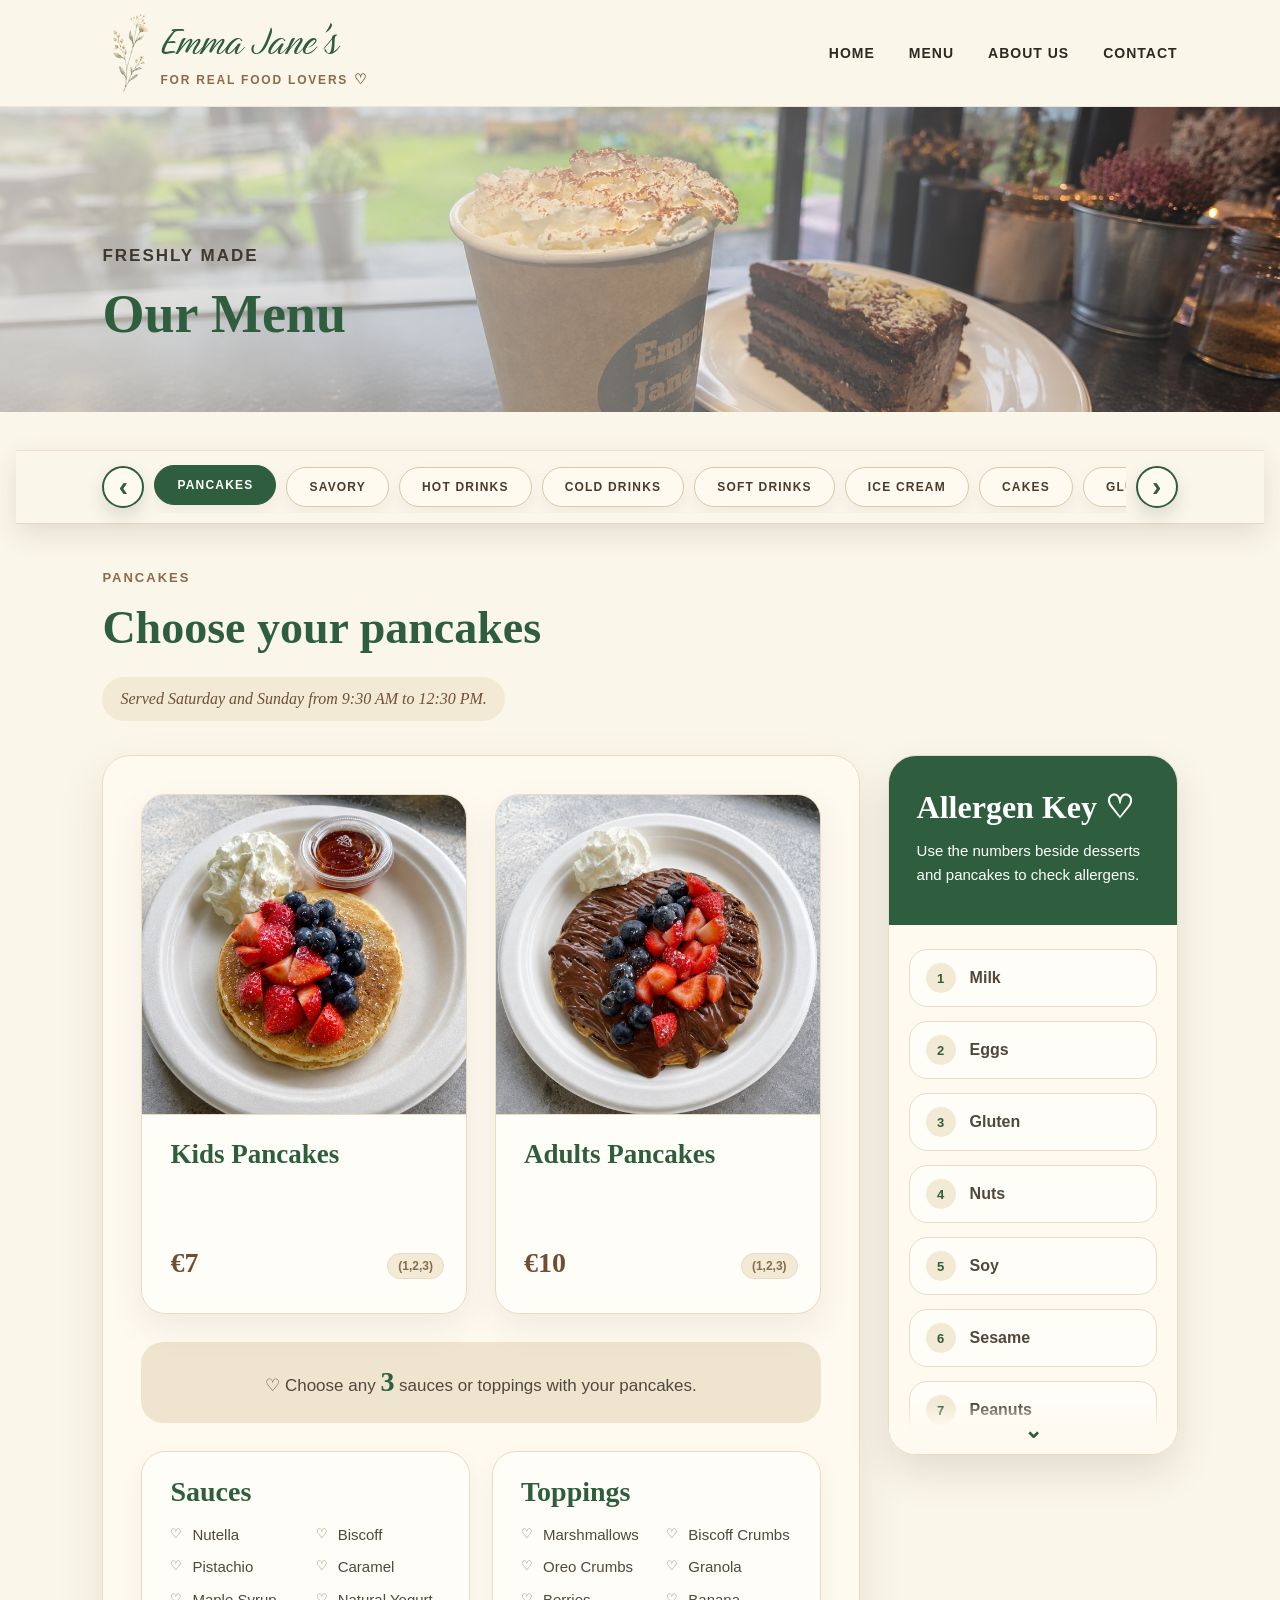
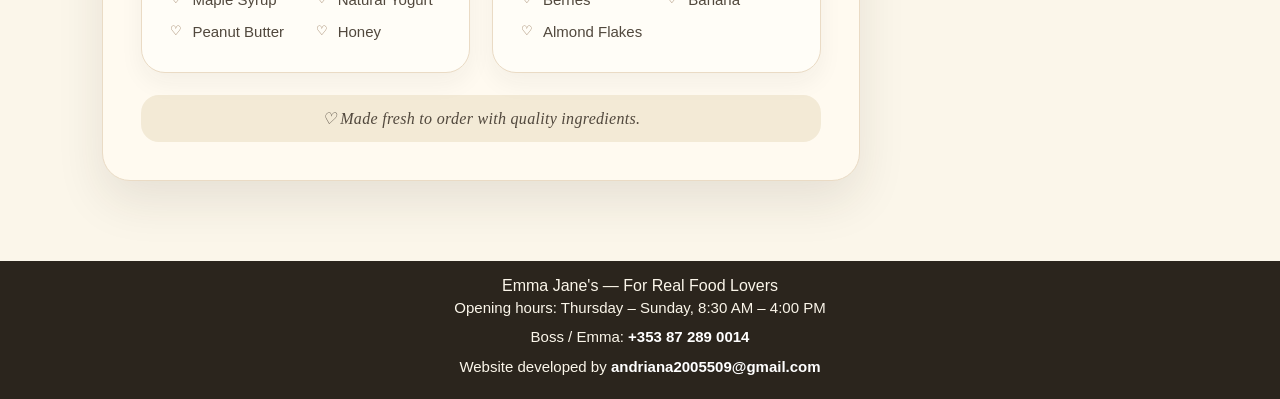
==== pages/menu.html @ 6a09a51e "Fix sticky menu categories" ====
<!DOCTYPE html>
<html lang="en">
<head>
    <meta charset="UTF-8">
    <meta name="viewport" content="width=device-width, initial-scale=1.0">
    <title>Menu | Emma Jane's</title>

    <link rel="stylesheet" href="../assets/css/style.css">
    <link rel="stylesheet" href="../assets/css/menu.css">
</head>

<body>

<header class="header">
    <nav class="navbar">
        <a href="#menuTop" class="logo">
            Emma Jane's
            <span>For Real Food Lovers</span>
        </a>

        <ul class="nav-links" id="navMenu">
    <li><a href="../index.html">Home</a></li>
    <li><a href="menu.html" class="active">Menu</a></li>
    <li><a href="../index.html#about">About Us</a></li>
    <li><a href="../index.html#contact">Contact</a></li>
</ul>

        <button class="hamburger-btn" id="hamburgerBtn" aria-label="Open menu">☰</button>
    </nav>
</header>

<main>
    <section class="menu-hero" id="menuTop">
        <div class="menu-hero-text">
            <p class="section-label">Freshly made</p>
            <h1>Our Menu</h1>
        </div>
    </section>

  <section class="menu-section">

    <div class="menu-tabs-area">
        <button class="menu-scroll-btn menu-scroll-left" type="button">‹</button>

        <div class="menu-tabs">
            <button class="menu-tab active" data-category="pancakes">Pancakes</button>
            <button class="menu-tab" data-category="savory">Savory</button>
            <button class="menu-tab" data-category="hot-drinks">Hot Drinks</button>
            <button class="menu-tab" data-category="cold-drinks">Cold Drinks</button>
            <button class="menu-tab" data-category="soft-drinks">Soft Drinks</button>
            <button class="menu-tab" data-category="ice-cream">Ice Cream</button>
            <button class="menu-tab" data-category="cakes">Cakes</button>
            <button class="menu-tab" data-category="gluten-free">Gluten Free</button>
            <button class="menu-tab" data-category="vegan">Vegan</button>
            <button class="menu-tab" data-category="scones">Scones</button>
        </div>

        <button class="menu-scroll-btn menu-scroll-right" type="button">›</button>
    </div>

    <div class="menu-empty" id="menuEmpty">
        <p>Select a category to view the menu ♡</p>
    </div>

    <div class="menu-panel hidden" id="menuPanel"></div>
</section>
</main>

<div class="product-modal hidden" id="productModal">
    <div class="product-modal-backdrop" id="modalBackdrop"></div>

    <div class="product-modal-card">
        <button class="product-modal-close" id="modalClose">×</button>

        <div class="product-modal-image placeholder-image" id="modalImage">
            <span>Photo here</span>
        </div>

        <div class="product-modal-content">
            <h2 id="modalTitle"></h2>
            <p id="modalDescription"></p>

            <div class="product-modal-bottom">
                <span id="modalBadge" class="product-modal-badge hidden"></span>
                <strong id="modalPrice"></strong>
            </div>
        </div>
    </div>
</div>
<footer class="footer">
    <p>Emma Jane's — For Real Food Lovers</p>

    <p class="footer-contact">
        Opening hours: Thursday – Sunday, 8:30 AM – 4:00 PM
    </p>

    <p class="footer-contact">
        Boss / Emma:
        <a href="tel:+353872890014">+353 87 289 0014</a>
    </p>

    <p class="developer-info">
        Website developed by
        <a href="mailto:andriana2005509@gmail.com">
            andriana2005509@gmail.com
        </a>
    </p>
</footer>

<script src="../assets/js/main.js"></script>
<script src="../assets/js/menu.js"></script>
<button class="mobile-allergen-btn hidden" id="mobileAllergenBtn">
    Allergens
</button>

<div class="mobile-allergen-modal hidden" id="mobileAllergenModal">
    <div class="mobile-allergen-card">
        <button class="mobile-allergen-close" id="mobileAllergenClose">×</button>

        <h3>Allergen Key ♡</h3>
        <p>Use the numbers beside desserts and pancakes to check allergens.</p>

        <div class="mobile-allergen-list">
            <div><span>1</span> Milk</div>
            <div><span>2</span> Eggs</div>
            <div><span>3</span> Gluten</div>
            <div><span>4</span> Nuts</div>
            <div><span>5</span> Soy</div>
            <div><span>6</span> Sesame</div>
            <div><span>7</span> Peanuts</div>
            <div><span>8</span> Tree nuts</div>
            <div><span>11</span> Oats</div>
        </div>
    </div>
</div>
</body>
</html>
---- assets/css/style.css ----
@font-face {
    font-display: swap;
    font-family: "Birthstone";
    font-style: normal;
    font-weight: 400;
    src: url("../fonts/birthstone-v16-latin-regular.woff2") format("woff2");
}

* {
    margin: 0;
    padding: 0;
    box-sizing: border-box;
}

html {
    scroll-behavior: smooth;
}

body {
    font-family: Arial, sans-serif;
    background-color: #fbf6ea;
    color: #2e2a22;
}

a {
    text-decoration: none;
}

/* Header */

.header {
    position: fixed;
    top: 0;
    width: 100%;
    z-index: 1000;
    padding: 20px 8%;
    background: rgba(251, 246, 234, 0.75);
    backdrop-filter: blur(14px);
    border-bottom: 1px solid rgba(139, 107, 74, 0.12);
}

.navbar {
    display: flex;
    justify-content: space-between;
    align-items: center;
}

.logo {
    position: relative;
    display: inline-block;
    padding-left: 58px;
    font-family: "Birthstone", cursive;
    color: #2e5e3d;
    font-size: 48px;
    font-weight: 400;
    line-height: 0.9;
}

.logo::before {
    content: "";
    position: absolute;
    left: 0;
    top: -8px;
    width: 56px;
    height: 82px;
    background-image: url("../images/decor/delicate_watercolor_botanical_sprig_transparent.png");
    background-size: contain;
    background-repeat: no-repeat;
    background-position: center;
    opacity: 0.9;
}

.logo span {
    display: block;
    margin-top: 10px;
    font-family: Arial, sans-serif;
    font-size: 12px;
    color: #8b6b4a;
    font-weight: 700;
    letter-spacing: 1.8px;
    text-transform: uppercase;
}

.logo span::after {
    content: " ♡";
    font-size: 14px;
    color: #8b6b4a;
}

.nav-links {
    display: flex;
    gap: 34px;
    list-style: none;
}

.nav-links a {
    position: relative;
    color: #2e2a22;
    font-size: 14px;
    font-weight: 700;
    text-transform: uppercase;
    letter-spacing: 1px;
}

.nav-links a::after {
    content: "";
    position: absolute;
    left: 0;
    bottom: -7px;
    width: 0;
    height: 2px;
    background-color: #7aa35d;
    transition: 0.3s ease;
}

.nav-links a:hover::after {
    width: 100%;
}


.hamburger-btn {
    display: none;
    border: none;
    background: transparent;
    color: #2e5e3d;
    font-size: 30px;
    font-weight: 800;
    cursor: pointer;
    line-height: 1;
}

/* Buttons */

.btn {
    display: inline-block;
    padding: 16px 34px;
    border-radius: 40px;
    font-size: 14px;
    font-weight: 700;
    transition: all 0.3s ease;
}

.primary-btn {
    background-color: #2e5e3d;
    color: #ffffff;
}

.primary-btn:hover {
    background-color: #7aa35d;
    transform: translateY(-2px);
}

.secondary-btn {
    border: 2px solid #2e5e3d;
    color: #2e5e3d;
    background-color: rgba(255, 255, 255, 0.45);
}

.secondary-btn:hover {
    background-color: #2e5e3d;
    color: #ffffff;
    transform: translateY(-2px);
}

/* Common sections */

.section {
    padding: 90px 8%;
}

.section-label {
    color: #8b6b4a;
    text-transform: uppercase;
    letter-spacing: 2px;
    font-size: 13px;
    font-weight: 700;
    margin-bottom: 18px;
}

.section h2 {
    font-family: Georgia, serif;
    font-size: 48px;
    color: #2e5e3d;
    margin-bottom: 18px;
}

.section p {
    font-size: 17px;
    line-height: 1.8;
    color: #51483d;
}

/* Footer */

.footer {
    padding: 16px 20px;
    text-align: center;
    background: #2b251d;
    color: #fbf6ea;
}

.footer-title {
    font-size: 20px;
    font-weight: 700;
    margin-bottom: 10px;
}

.footer-contact,
.developer-info {
    font-size: 15px;
    line-height: 1.7;
    margin-bottom: 4px;
}

.footer a {
    color: #ffffff;
    font-weight: 800;
}


.footer a:hover,
.developer-info a:hover {
    color: #7aa35d;
}

/* Mobile common */

@media (max-width: 700px) {
    .header {
        position: sticky;
        top: 0;
        z-index: 1000;
        width: 100%;
        padding: 14px 5%;
        background: rgba(251, 246, 234, 0.96);
        backdrop-filter: blur(14px);
        box-shadow: 0 4px 18px rgba(46, 42, 34, 0.08);
    }

    .navbar {
        position: relative;
        flex-direction: row;
        align-items: center;
        justify-content: space-between;
        gap: 0;
    }

    .logo {
        padding-left: 44px;
        font-size: 36px;
        line-height: 0.9;
        text-align: left;
        margin: 0;
    }

    .logo::before {
        width: 42px;
        height: 62px;
        top: -7px;
    }

    .logo span {
        margin-top: 8px;
        font-size: 10px;
        letter-spacing: 1.4px;
    }

    .hamburger-btn {
        display: block;
    }

    .nav-links {
        display: none;
        position: absolute;
        top: calc(100% + 14px);
        left: 0;
        right: 0;
        flex-direction: column;
        align-items: center;
        gap: 16px;
        padding: 22px;
        background: #fbf6ea;
        border: 1px solid #eadbc5;
        border-radius: 0 0 24px 24px;
        box-shadow: 0 18px 35px rgba(46, 42, 34, 0.16);
    }

    .nav-links.show {
        display: flex;
    }

    .nav-links li a {
        font-size: 15px;
    }

    .section {
        padding: 60px 6%;
    }

    .section h2 {
        font-size: 38px;
    }
}

/* Story transition overlay */

.story-transition {
    position: fixed;
    inset: 0;
    z-index: 9999;
    background: rgba(251, 246, 234, 0.97);
    display: flex;
    align-items: center;
    justify-content: center;
    opacity: 0;
    pointer-events: none;
    overflow: hidden;
    transition: opacity 0.4s ease;
}

.story-transition.active {
    opacity: 1;
    pointer-events: auto;
}

/* Growing branch */

.branch-grow {
    position: absolute;
    left: -9%;
    top: 50%;
    width: 76%;
    transform: translateY(-50%);
    z-index: 1;
    opacity: 0;
}

.branch-grow img {
    width: 100%;
    display: block;
    transform-origin: left center;
    transform: scaleX(0);
}

.story-transition.active .branch-grow {
    opacity: 1;
}

.story-transition.active .branch-grow img {
    animation: growBranch 1.6s ease forwards;
}

@keyframes growBranch {
    0% {
        transform: scaleX(0);
        opacity: 0;
    }

    40% {
        opacity: 1;
    }

    100% {
        transform: scaleX(1);
        opacity: 1;
    }
}

/* Story paper */

.story-paper {
    position: relative;
    z-index: 2;
    width: min(1000px, 88%);
    padding: 34px 46px 30px;
    background:
        linear-gradient(rgba(255, 255, 255, 0.18), rgba(255, 255, 255, 0.04)),
        repeating-linear-gradient(
            to bottom,
            rgba(120, 95, 65, 0.03) 0px,
            rgba(120, 95, 65, 0.03) 1px,
            transparent 1px,
            transparent 28px
        ),
        #f1e4c9;
    border: 1px solid #d1bc95;
    border-radius: 6px;
    box-shadow: 0 28px 70px rgba(46, 42, 34, 0.25);
    transform: translateY(40px) scale(0.92) rotate(-2deg);
    opacity: 0;
}

.story-transition.active .story-paper {
    animation: showPaper 0.85s ease forwards;
    animation-delay: 1.05s;
}

@keyframes showPaper {
    0% {
        opacity: 0;
        transform: translateY(40px) scale(0.92) rotate(-2deg);
    }

    100% {
        opacity: 1;
        transform: translateY(0) scale(1) rotate(-1deg);
    }
}

.story-paper::before {
    content: "";
    position: absolute;
    inset: 12px;
    border: 1px solid rgba(139, 107, 74, 0.18);
    pointer-events: none;
}

.story-paper h2 {
    text-align: center;
    font-family: Georgia, serif;
    font-size: 44px;
    color: #2e5e3d;
    margin-bottom: 18px;
}

.story-paper p {
    font-size: 15px;
    line-height: 1.55;
    color: #3f382f;
    margin-bottom: 13px;
}

.close-paper {
    margin-top: 8px;
    padding: 12px 26px;
    border: none;
    border-radius: 40px;
    background: #2e5e3d;
    color: #ffffff;
    font-size: 14px;
    font-weight: 700;
    cursor: pointer;
    transition: 0.3s ease;
}

.close-paper:hover {
    background: #7aa35d;
    transform: translateY(-2px);
}
---- assets/css/menu.css ----
/* Header on menu page */

.header {
    position: sticky;
    top: 0;
    z-index: 1000;
    background: rgba(251, 246, 234, 0.96);
    backdrop-filter: blur(14px);
    box-shadow: 0 4px 18px rgba(46, 42, 34, 0.08);
}

.navbar {
    display: flex;
    align-items: center;
    justify-content: space-between;
}

.logo {
    flex-shrink: 0;
}

.hamburger-btn {
    display: none;
}

.nav-links {
    display: flex;
}

/* Menu hero */
.mobile-allergen-btn,
.mobile-allergen-modal {
    display: none;
}

.menu-hero {
    min-height: 280px;
    padding: 135px 8% 55px;
    display: flex;
    align-items: center;
    background-image:
        linear-gradient(
            90deg,
            rgba(251, 246, 234, 0.72) 0%,
            rgba(251, 246, 234, 0.52) 38%,
            rgba(251, 246, 234, 0.25) 68%,
            rgba(251, 246, 234, 0.04) 100%
        ),
        url("../images/hero/menu-hero.jpg");
    background-size: cover;
    background-position: center 60%;
    background-repeat: no-repeat;
}
.menu-hero-text {
    max-width: 620px;
}

.menu-hero h1 {
    font-family: Georgia, serif;
    font-size: 54px;
    line-height: 1;
    color: #2e5e3d;
    margin-bottom: 16px;
}

.menu-hero p {
    font-size: 17px;
    line-height: 1.6;
    color: #3f382f;
}

/* Menu section */

.menu-section {
    position: relative;
    padding: 38px 8% 80px;
    background: #fbf6ea;
}

/* Category navigation */

.menu-tabs {
   position: sticky;
    top: 0;
    z-index: 90;
    display: flex;
    flex-wrap: nowrap;
    justify-content: center;
    gap: 14px;
    margin-bottom: 46px;
    padding: 14px 0;
    overflow-x: auto;
    overflow-y: hidden;
    background: rgba(251, 246, 234, 0.94);
    backdrop-filter: blur(12px);
    border-bottom: 1px solid rgba(216, 199, 168, 0.35);
    scrollbar-width: none;
}
.menu-tabs::-webkit-scrollbar {
    display: none;
}

.menu-tab {
    flex: 0 0 auto;
    white-space: nowrap;
}
/* Menu scroll arrows - desktop only */

.menu-scroll-btn {
    display: flex;
    align-items: center;
    justify-content: center;
}


.menu-tab {
    padding: 14px 28px;
    border: 1px solid #d8c7a8;
    border-radius: 999px;
    background: #fffaf0;
    color: #4a3b2a;
    font-size: 13px;
    font-weight: 800;
    text-transform: uppercase;
    letter-spacing: 1px;
    cursor: pointer;
    transition: 0.3s ease;
    box-shadow: 0 8px 18px rgba(46, 42, 34, 0.05);
}

.menu-tab:hover,
.menu-tab.active {
    background: #2e5e3d;
    color: #ffffff;
    border-color: #2e5e3d;
    transform: translateY(-2px);
}

/* Common */

.hidden {
    display: none !important;
}

.placeholder-image {
    background: #f3ead6;
    border: 2px dashed #d8c7a8;
    display: flex;
    align-items: center;
    justify-content: center;
    color: #8b6b4a;
    font-weight: 800;
    text-align: center;
}

/* Empty state */

.menu-empty {
    width: min(760px, 100%);
    margin: 0 auto;
    padding: 38px;
    text-align: center;
    background: #fffaf0;
    border: 1px solid #eadbc5;
    border-radius: 28px;
    box-shadow: 0 16px 34px rgba(46, 42, 34, 0.08);
}

.menu-empty p {
    font-family: Georgia, serif;
    font-size: 30px;
    color: #6f4f34;
}

/* Main panel */

.menu-panel {
    width: min(1320px, 100%);
    margin: 0 auto;
}

.menu-panel-top {
    display: grid;
    grid-template-columns: 1.1fr 0.9fr;
    gap: 34px;
    align-items: center;
    margin-bottom: 34px;
}

.menu-panel-top.without-photo {
    grid-template-columns: 1fr;
}

.menu-panel-top.without-photo .menu-panel-text {
    max-width: 720px;
}

.menu-panel-text h2 {
    font-family: Georgia, serif;
    font-size: 46px;
    line-height: 1.08;
    color: #2e5e3d;
    margin-bottom: 12px;
}
.category-note {
    display: inline-block;
    max-width: 620px;
    margin-top: 12px;
    padding: 10px 18px;
    border-radius: 999px;
    background: #f3ead6;
    color: #6f4f34;
    font-size: 16px;
    line-height: 1.5;
    font-family: Georgia, serif;
    font-style: italic;
}
.menu-panel-text > p:not(.section-label):not(.category-note) {
    display: none;
}

/* Layout */

.menu-content-layout {
    display: grid;
    grid-template-columns: minmax(0, 1fr) 290px;
    gap: 28px;
    align-items: start;
}

.menu-content-layout.without-sidebar {
    grid-template-columns: 1fr;
}

.menu-main-card {
    background: #fffaf0;
    border: 1px solid #eadbc5;
    border-radius: 28px;
    padding: 38px;
    box-shadow: 0 20px 48px rgba(46, 42, 34, 0.1);
}

/* Food cards */

.modern-menu-grid,
.scones-list {
    display: grid;
    grid-template-columns: repeat(3, minmax(0, 1fr));
    gap: 28px;
}

.modern-menu-card {
    background: #fffdf7;
    border: 1px solid #eadbc5;
    border-radius: 24px;
    overflow: hidden;
    box-shadow: 0 14px 34px rgba(46, 42, 34, 0.08);
    cursor: pointer;
    transition: 0.3s ease;
    display: flex;
    flex-direction: column;
    height: 100%;
}

.modern-menu-card:hover {
    transform: translateY(-5px);
    box-shadow: 0 20px 44px rgba(46, 42, 34, 0.14);
}

.modern-menu-photo {
    width: 100%;
    height: 275px;
    background: #f3ead6;
    border: none;
    border-bottom: 1px solid #eadbc5;
    border-radius: 0;
    overflow: hidden;
}

.modern-menu-photo img {
    width: 100%;
    height: 100%;
    object-fit: cover;
    object-position: center;
    display: block;
}

.modern-menu-photo.placeholder-image {
    border: none;
    border-bottom: 1px solid #eadbc5;
}

.modern-menu-body {
    position: relative;
    padding: 24px 28px 34px;
    min-height: 190px;
    display: flex;
    flex-direction: column;
    flex: 1;
}

.modern-menu-body::after {
    content: none;
}

.modern-menu-title-row {
    display: flex;
    flex-direction: column;
    flex: 1;
}

.modern-menu-title-row h3 {
    font-family: Georgia, serif;
    font-size: 27px;
    line-height: 1.15;
    color: #2e5e3d;
    margin-bottom: 22px;
}

.modern-menu-title-row strong {
    display: block;
    margin-top: auto;
    font-family: Georgia, serif;
    font-size: 28px;
    color: #6f4f34;
}

/* Pancakes */

.menu-panel[data-category="pancakes"] .modern-menu-grid {
    grid-template-columns: repeat(2, minmax(0, 1fr));
    max-width: 850px;
}

.menu-panel[data-category="pancakes"] .modern-menu-photo {
    height: 320px;
}

.menu-panel[data-category="pancakes"] .modern-menu-card {
    min-height: 520px;
}

.menu-panel[data-category="pancakes"] .modern-menu-body {
    min-height: 180px;
}

/* Category photo */

.menu-photo {
    width: 100%;
    height: 270px;
    border-radius: 28px;
    background: #f3ead6;
    border: 1px solid #eadbc5;
    box-shadow: 0 16px 34px rgba(46, 42, 34, 0.08);
    overflow: hidden;
}

.menu-photo img {
    width: 100%;
    height: 100%;
    object-fit: cover;
    object-position: center;
    display: block;
}

/* Badges and allergens */

.featured-menu-tags {
    position: absolute;
    right: 22px;
    bottom: 34px;
    display: flex;
    gap: 8px;
    flex-wrap: wrap;
    justify-content: flex-end;
}

.gf-badge,
.product-modal-badge.gf-modal-badge {
    width: fit-content;
    padding: 6px 11px;
    border-radius: 999px;
    background: #2e5e3d;
    color: #ffffff;
    font-size: 12px;
    font-weight: 800;
}

.vegan-badge,
.product-modal-badge.vegan-modal-badge {
    width: fit-content;
    padding: 6px 11px;
    border-radius: 999px;
    background: #7a9b52;
    color: #ffffff;
    font-size: 12px;
    font-weight: 800;
}

.inline-allergens {
    display: inline-block;
    width: fit-content;
    font-size: 12px;
    font-weight: 700;
    color: #8b6b4a;
    background: #f3ead6;
    padding: 5px 10px;
    border-radius: 999px;
    border: 1px solid #eadbc5;
}

/* Drinks */

.drink-list {
    display: grid;
    gap: 14px;
}

.drink-row {
    display: grid;
    grid-template-columns: minmax(0, 1fr) auto 34px;
    gap: 20px;
    align-items: center;
    background: #fffdf7;
    border: 1px solid #eadbc5;
    border-radius: 20px;
    padding: 20px 24px;
    box-shadow: 0 10px 24px rgba(46, 42, 34, 0.05);
}

.drink-row h3 {
    font-family: Georgia, serif;
    font-size: 24px;
    color: #2e5e3d;
}

.drink-row strong {
    font-family: Georgia, serif;
    font-size: 24px;
    color: #6f4f34;
}

.drink-row::after {
    content: "";
    width: 32px;
    height: 32px;
    background-image: url("../images/decor/delicate_watercolor_small.png");
    background-size: contain;
    background-repeat: no-repeat;
    background-position: center;
    opacity: 0.45;
}

/* Drink subtabs */

.drink-subtabs {
    display: flex;
    justify-content: center;
    gap: 14px;
    margin: -8px 0 34px;
    flex-wrap: wrap;
}

.drink-subtab {
    padding: 12px 24px;
    border: 1px solid #d8c7a8;
    border-radius: 999px;
    background: #fffaf0;
    color: #4a3b2a;
    font-size: 12px;
    font-weight: 800;
    text-transform: uppercase;
    letter-spacing: 1px;
    cursor: pointer;
    transition: 0.3s ease;
}

.drink-subtab:hover,
.drink-subtab.active {
    background: #8b6b4a;
    color: #ffffff;
    border-color: #8b6b4a;
}

/* Pancakes extras */

.pancake-note {
    margin-top: 28px;
    padding: 18px 22px;
    border-radius: 22px;
    background: #efe5cf;
    color: #51483d;
    text-align: center;
    font-size: 17px;
    line-height: 1.6;
}

.pancake-note strong {
    color: #2e5e3d;
    font-size: 28px;
    font-family: Georgia, serif;
}

.choice-box {
    margin-top: 28px;
    display: grid;
    grid-template-columns: repeat(2, minmax(0, 1fr));
    gap: 22px;
}

.choice-box > div {
    background: #fffdf7;
    border: 1px solid #eadbc5;
    border-radius: 24px;
    padding: 24px 28px 28px;
    box-shadow: 0 10px 24px rgba(46, 42, 34, 0.05);
}

.choice-box h3 {
    font-family: Georgia, serif;
    font-size: 28px;
    color: #2e5e3d;
    margin-bottom: 16px;
}

.choice-box ul {
    list-style: none;
    display: grid;
    grid-template-columns: repeat(2, minmax(0, 1fr));
    gap: 10px 20px;
    padding: 0;
    margin: 0;
}

.choice-box li {
    position: relative;
    padding-left: 22px;
    font-size: 15px;
    line-height: 1.5;
    color: #51483d;
}

.choice-box li::before {
    content: "♡";
    position: absolute;
    left: 0;
    top: 0;
    color: #8b6b4a;
    font-size: 13px;
}

/* Scones */

.scones-layout {
    display: grid;
    grid-template-columns: minmax(0, 1fr) 300px;
    gap: 24px;
    align-items: stretch;
}

.scones-list {
    display: grid;
    grid-template-columns: repeat(3, minmax(0, 1fr));
    gap: 28px;
}

/* Right offer card */

.scones-offer {
    height: 100%;
    min-height: auto;
    background: #f7f1e4;
    border: 1px solid #e4d7bd;
    border-radius: 32px;
    overflow: hidden;
    display: flex;
    flex-direction: column;
}

/* Offer photos */

.scones-offer-photo {
    position: relative;
    width: 100%;
    min-height: 250px;
    overflow: hidden;
    flex: 1 1 0;
}

.scones-offer-photo img {
    width: 100%;
    height: 100%;
    object-fit: cover;
    display: block;
}

/* Top photo */

.scones-offer-photo-top {
    border-radius: 32px 32px 0 0;
}

.scones-offer-photo-top::after {
    content: "";
    position: absolute;
    left: -8%;
    width: 116%;
    bottom: -58px;
    height: 105px;
    background: #f7f1e4;
    border-radius: 50%;
    z-index: 2;
}

/* Text block */

.scones-offer-content {
    position: relative;
    z-index: 3;
    text-align: center;
    padding: 35px 22px;
    background: #f7f1e4;
    flex-shrink: 0;
}

.scones-offer-content p {
    font-size: 18px;
    margin-bottom: 4px;
    color: #51483d;
}

.scones-offer-content strong {
    display: block;
    font-family: Georgia, serif;
    font-size: 36px;
    color: #2e5e3d;
    margin-bottom: 8px;
}

.scones-offer-content span {
    display: block;
    font-size: 16px;
    line-height: 1.5;
    margin-bottom: 22px;
    color: #51483d;
}

.scones-offer-content div {
    display: inline-block;
    padding: 13px 18px;
    background: #8b6b4a;
    color: #ffffff;
    border-radius: 999px;
    font-family: Georgia, serif;
    font-style: italic;
}

/* Bottom photo */

.scones-offer-photo-bottom {
    border-radius: 0 0 32px 32px;
}

.scones-offer-photo-bottom::before {
    content: "";
    position: absolute;
    left: -8%;
    width: 116%;
    top: -58px;
    height: 105px;
    background: #f7f1e4;
    border-radius: 50%;
    z-index: 2;
}

/* Notes */

.menu-extra-note {
    margin-top: 18px;
    padding: 14px 18px;
    border-radius: 18px;
    background: #e8eadc;
    color: #2e5e3d;
    font-weight: 700;
    text-align: center;
}

.menu-ribbon {
    margin-top: 22px;
    padding: 14px 18px;
    border-radius: 18px;
    background: #f3ead6;
    color: #51483d;
    text-align: center;
    font-family: Georgia, serif;
    font-style: italic;
    letter-spacing: 0.3px;
}

/* Allergen sidebar */

.allergen-key {
    background: #fffaf0;
    border: 1px solid #eadbc5;
    border-radius: 28px;
    overflow-y: auto;
    box-shadow: 0 18px 40px rgba(46, 42, 34, 0.12);

    position: sticky;
    top: 205px;
    max-height: calc(100vh - 200px);

    scrollbar-width: none;
    -ms-overflow-style: none;
}

.allergen-key::-webkit-scrollbar {
    display: none;
}

.allergen-key::after {
    content: "⌄";
    position: sticky;
    bottom: 0;
    display: block;
    width: 100%;
    padding: 14px 0 10px;
    text-align: center;
    background: linear-gradient(
        180deg,
        rgba(255, 250, 240, 0),
        rgba(255, 250, 240, 0.92) 45%,
        #fffaf0 100%
    );
    color: #2e5e3d;
    font-size: 22px;
    font-weight: 800;
    pointer-events: none;
}
.allergen-key-header {
    background: #2e5e3d;
    color: #ffffff;
    padding: 34px 28px 38px;
}

.allergen-key-header h3 {
    font-family: Georgia, serif;
    font-size: 32px;
    line-height: 1.1;
    margin-bottom: 14px;
    color: #ffffff;
}

.allergen-key-header p {
    color: #ffffff;
    font-size: 15px;
    line-height: 1.6;
}

.allergen-list {
    padding: 24px 20px 10px;
    display: grid;
    gap: 14px;
}
.allergen-item {
    background: #fffdf7;
    border: 1px solid #eadbc5;
    border-radius: 18px;
    padding: 13px 16px;
    color: #51483d;
    font-weight: 700;
    display: flex;
    align-items: center;
    gap: 14px;
}

.allergen-icon {
    width: 30px;
    height: 30px;
    border-radius: 50%;
    background: #f3ead6;
    display: flex;
    align-items: center;
    justify-content: center;
    color: #2e5e3d;
    font-size: 13px;
    font-weight: 800;
}

.allergen-note {
    padding: 10px 22px 26px;
    font-size: 13px;
    line-height: 1.6;
    color: #51483d;
    flex-shrink: 0;
}

/* Modal */

.product-modal {
    position: fixed;
    inset: 0;
    z-index: 9999;
}

.product-modal.hidden {
    display: none !important;
}

.product-modal-backdrop {
    position: absolute;
    inset: 0;
    background: rgba(34, 30, 25, 0.42);
    backdrop-filter: blur(10px);
}

.product-modal-card {
    position: relative;
    z-index: 2;
    width: min(680px, 92%);
    max-height: 90vh;
    margin: 5vh auto;
    background: #fffaf0;
    border-radius: 28px;
    overflow: hidden;
    box-shadow: 0 30px 80px rgba(0, 0, 0, 0.28);
}

.product-modal-close {
    position: absolute;
    top: 16px;
    right: 16px;
    z-index: 3;
    width: 42px;
    height: 42px;
    border: none;
    border-radius: 50%;
    background: rgba(255, 250, 240, 0.95);
    color: #2e5e3d;
    font-size: 30px;
    cursor: pointer;
}

.product-modal-image {
    width: 100%;
    height: 420px;
    padding: 0;
    margin: 0;
    background: #f3ead6;
    border-bottom: 1px solid #eadbc5;
    overflow: hidden;
    display: block;
}

.product-modal-image.placeholder-image {
    display: flex;
    align-items: center;
    justify-content: center;
    font-size: 18px;
}

.product-modal-image img {
    width: 100%;
    height: 100%;
    object-fit: cover;
    object-position: center;
    display: block;
    border-radius: 0;
}

.product-modal-content {
    padding: 34px 42px 38px;
    text-align: center;
}

.product-modal-content h2 {
    font-family: Georgia, serif;
    font-size: 42px;
    color: #2e5e3d;
    margin-bottom: 14px;
}

.product-modal-content p {
    font-size: 17px;
    line-height: 1.6;
    color: #51483d;
    max-width: 520px;
    margin: 0 auto 28px;
}

.product-modal-bottom {
    display: flex;
    align-items: center;
    justify-content: center;
    gap: 32px;
}

.product-modal-badge {
    padding: 9px 13px;
    border-radius: 999px;
    color: #ffffff;
    font-weight: 800;
}

.product-modal-bottom strong {
    font-family: Georgia, serif;
    font-size: 36px;
    color: #2e5e3d;
}

body.modal-open {
    overflow: hidden;
}

/* Responsive */

@media (max-width: 1100px) {
    .menu-content-layout {
        grid-template-columns: 1fr;
    }

    .allergen-key {
        position: relative;
        top: auto;
        width: 100%;
        max-width: none;
    }

    .modern-menu-grid,
    .scones-list {
        grid-template-columns: repeat(2, minmax(0, 1fr));
    }

    .scones-layout {
        grid-template-columns: 1fr;
    }

    .scones-offer {
        min-height: 620px;
    }

    .menu-panel[data-category="pancakes"] .modern-menu-grid {
        grid-template-columns: repeat(2, minmax(0, 1fr));
        max-width: none;
    }
}

@media (max-width: 900px) {
    .menu-panel-top,
    .choice-box {
        grid-template-columns: 1fr;
    }

    .menu-panel-top.without-photo {
        grid-template-columns: 1fr;
    }

    .menu-hero h1 {
        font-size: 44px;
    }

    .menu-tabs {
        position: static;
        display: flex;
        justify-content: flex-start;
        align-items: center;
        overflow-x: auto;
        overflow-y: hidden;
        flex-wrap: nowrap;
        gap: 10px;
        padding: 12px 5% 14px;
        margin-left: -2%;
        margin-right: -2%;
        margin-bottom: 30px;
        background: rgba(251, 246, 234, 0.92);
        border-bottom: 1px solid rgba(216, 199, 168, 0.35);
        scroll-behavior: smooth;
        -webkit-overflow-scrolling: touch;
        scrollbar-width: none;
    }

    .menu-tabs::-webkit-scrollbar {
        display: none;
    }

    .menu-tab {
        flex: 0 0 auto;
        white-space: nowrap;
        padding: 13px 24px;
        font-size: 12px;
        text-align: center;
    }

    .modern-menu-grid,
    .scones-list {
        grid-template-columns: repeat(2, minmax(0, 1fr));
    }

    .menu-photo {
        height: 250px;
    }

    .menu-main-card {
        padding: 28px;
    }
}

@media (max-width: 700px) {
    .header {
        position: sticky;
        top: 0;
        z-index: 1000;
    }

    .navbar {
        position: relative;
        flex-direction: row;
        align-items: center;
        justify-content: space-between;
        padding: 14px 5%;
    }

    .logo {
        text-align: left;
        align-items: flex-start;
        margin: 0;
    }

    .hamburger-btn {
        display: block;
        border: none;
        background: transparent;
        color: #2e5e3d;
        font-size: 30px;
        font-weight: 800;
        cursor: pointer;
        line-height: 1;
    }

    .nav-links {
        display: none;
        position: absolute;
        top: 100%;
        left: 5%;
        right: 5%;
        flex-direction: column;
        align-items: center;
        gap: 16px;
        padding: 22px;
        background: #fbf6ea;
        border: 1px solid #eadbc5;
        border-radius: 0 0 24px 24px;
        box-shadow: 0 18px 35px rgba(46, 42, 34, 0.16);
    }

    .nav-links.show {
        display: flex;
    }

    .nav-links li a {
        font-size: 15px;
    }

    .menu-tabs {
        position: static;
    }

    .modern-menu-grid,
    .scones-list,
    .menu-panel[data-category="pancakes"] .modern-menu-grid {
        grid-template-columns: 1fr;
    }

    .modern-menu-photo,
    .menu-panel[data-category="pancakes"] .modern-menu-photo {
        height: 260px;
    }

    .modern-menu-card,
    .menu-panel[data-category="pancakes"] .modern-menu-card {
        min-height: auto;
    }

    .menu-photo {
        height: 230px;
    }
}

@media (max-width: 600px) {
    .menu-hero {
        min-height: 230px;
        padding: 75px 5% 38px;
        background-position: 10% 95%;
        background-image:
            linear-gradient(
                90deg,
                rgba(251, 246, 234, 0.9) 0%,
                rgba(251, 246, 234, 0.2) 45%,
                rgba(251, 246, 234, 0.38) 100%
            ),
            url("../images/hero/menu-hero.jpg");
    }

    .menu-hero-text {
        max-width: 260px;
    }

    .menu-hero h1 {
        font-size: 40px;
        line-height: 1;
    }

    .menu-hero .section-label {
        font-size: 14px;
        letter-spacing: 3px;
    }

     .menu-section {
        position: relative;
        padding-left: 2%;
        padding-right: 2%;
    }

    .menu-section::after {
        content: "";
        position: absolute;
        top: 0;
        right: 0;
        width: 70px;
        height: 86px;
        pointer-events: none;
        z-index: 60;
        background: linear-gradient(
            90deg,
            rgba(251, 246, 234, 0),
            rgba(251, 246, 234, 0.95)
        );
    }

    .menu-tabs {
        justify-content: flex-start;
        overflow-x: auto;
        overflow-y: hidden;
        flex-wrap: nowrap;
        gap: 10px;
        padding: 12px 5% 14px;
        margin-left: -2%;
        margin-right: -2%;
        margin-bottom: 30px;
        scroll-behavior: smooth;
        -webkit-overflow-scrolling: touch;
        scrollbar-width: none;
    }

    .menu-tabs::-webkit-scrollbar {
        display: none;
    }


    .menu-tab {
        flex: 0 0 112px;
        width: 112px;
        white-space: nowrap;
        font-size: 10px;
        padding: 11px 10px;
        text-align: center;
    }

    .menu-panel-top.without-photo .menu-panel-text {
        max-width: 100%;
    }

    .menu-panel-text h2 {
        font-size: 42px;
        line-height: 1.05;
    }

    .menu-panel-top {
        margin-bottom: 22px;
    }

    .menu-main-card {
        padding: 10px;
        border-radius: 22px;
    }

    .modern-menu-grid,
    .scones-list,
    .menu-panel[data-category="pancakes"] .modern-menu-grid {
        grid-template-columns: 1fr;
        gap: 22px;
    }

    .modern-menu-card,
    .menu-panel[data-category="pancakes"] .modern-menu-card {
        width: 100%;
        min-height: auto;
        border-radius: 22px;
    }

    .modern-menu-photo,
    .menu-panel[data-category="pancakes"] .modern-menu-photo {
        width: 100%;
        height: auto;
        aspect-ratio: 4 / 3;
    }

    .modern-menu-photo img {
        width: 100%;
        height: 100%;
        object-fit: cover;
        object-position: center center;
    }

    .modern-menu-body {
        padding: 24px 22px 32px;
        min-height: 170px;
    }

    .modern-menu-title-row h3 {
        font-size: 26px;
        line-height: 1.15;
    }

    .modern-menu-title-row strong {
        font-size: 28px;
    }

    .featured-menu-tags {
        right: 18px;
        bottom: 32px;
    }

    .allergen-key {
        width: 100%;
        max-width: none;
        margin: 0;
    }

    .allergen-key-header {
        padding: 28px 24px 32px;
    }

    .allergen-list {
        padding: 22px 18px 10px;
    }

    .allergen-item {
        width: 100%;
    }

    .drink-row {
        grid-template-columns: minmax(0, 1fr) auto 28px;
        padding: 16px 18px;
    }

    .drink-row h3,
    .drink-row strong {
        font-size: 20px;
    }

    .product-modal {
        display: flex;
        align-items: center;
        justify-content: center;
        padding: 16px;
    }

    .product-modal-card {
        width: 100%;
        max-height: 90vh;
        margin: 0;
    }

    .product-modal-image {
        height: 280px;
    }

    .product-modal-image img {
        object-fit: cover;
        object-position: center;
    }

    .product-modal-content {
        padding: 26px 24px 30px;
    }

    .product-modal-content h2 {
        font-size: 32px;
    }

    .scones-offer {
        min-height: 620px;
    }

    .scones-offer-photo {
        min-height: 190px;
    }

    .scones-offer-content {
        padding: 30px 18px;
    }

    .scones-offer-content strong {
        font-size: 34px;
    }

    .scones-offer-content div {
        width: 100%;
        text-align: center;
    }
     .mobile-allergen-btn {
        position: fixed;
        right: 18px;
        bottom: 18px;
        z-index: 999;
        display: block;
        padding: 13px 20px;
        border: none;
        border-radius: 999px;
        background: #2e5e3d;
        color: #ffffff;
        font-size: 14px;
        font-weight: 800;
        box-shadow: 0 12px 28px rgba(46, 42, 34, 0.25);
        cursor: pointer;
    }

    .mobile-allergen-btn.hidden {
        display: none;
    }

    .mobile-allergen-modal {
        position: fixed;
        inset: 0;
        z-index: 1000;
        display: flex;
        align-items: flex-end;
        justify-content: center;
        background: rgba(34, 30, 25, 0.35);
        backdrop-filter: blur(6px);
    }

    .mobile-allergen-modal.hidden {
        display: none;
    }

    .mobile-allergen-card {
        width: 100%;
        max-height: 78vh;
        overflow-y: auto;
        padding: 28px 24px 32px;
        border-radius: 28px 28px 0 0;
        background: #fffaf0;
        border: 1px solid #eadbc5;
        box-shadow: 0 -18px 50px rgba(46, 42, 34, 0.22);
        position: relative;
    }

    .mobile-allergen-close {
        position: absolute;
        top: 16px;
        right: 18px;
        width: 38px;
        height: 38px;
        border: none;
        border-radius: 50%;
        background: #f3ead6;
        color: #2e5e3d;
        font-size: 28px;
        cursor: pointer;
    }

    .mobile-allergen-card h3 {
        font-family: Georgia, serif;
        font-size: 34px;
        color: #2e5e3d;
        margin-bottom: 12px;
    }

    .mobile-allergen-card p {
        font-size: 15px;
        line-height: 1.6;
        color: #51483d;
        margin-bottom: 20px;
    }

    .mobile-allergen-list {
        display: grid;
        gap: 12px;
    }
/* 1. Sausage Roll */
.menu-panel[data-category="savory"] .modern-menu-card:nth-child(1) .modern-menu-photo img {
    object-position: 50% 60%;
    transform: scale(1);
}
/* 2. Chicken Caesar Wrap */
.menu-panel[data-category="savory"] .modern-menu-card:nth-child(2) .modern-menu-photo img {
    object-position: 50% 50%;
    transform: scale(1);
}

/* 3. Smoked Salmon Toast */
.menu-panel[data-category="savory"] .modern-menu-card:nth-child(3) .modern-menu-photo img {
    object-position: 50% 50%;
    transform: scale(1);
}

/* 4. Grilled Cheese Toastie */
.menu-panel[data-category="savory"] .modern-menu-card:nth-child(4) .modern-menu-photo img {
    object-position: 50% 85%;
    transform: scale(1);
}

/* 5. Ham & Cheese Toastie */
.menu-panel[data-category="savory"] .modern-menu-card:nth-child(5) .modern-menu-photo img {
    object-position: 50% 60%;
    transform: scale(1);
}

/* 6. Garlic Chicken Toastie */
.menu-panel[data-category="savory"] .modern-menu-card:nth-child(6) .modern-menu-photo img {
    object-position: 60% 85%;
    transform: scale(1);
}

/* 7. Roast Turkey Toastie */
.menu-panel[data-category="savory"] .modern-menu-card:nth-child(7) .modern-menu-photo img {
    object-position: 10% 80%;
    transform: scale(1);
}

/* 8. BBQ Beef Toastie */
.menu-panel[data-category="savory"] .modern-menu-card:nth-child(8) .modern-menu-photo img {
    object-position: 50% 80%;
    transform: scale(1);
}

/* 9. Goats Cheese Toastie */
.menu-panel[data-category="savory"] .modern-menu-card:nth-child(9) .modern-menu-photo img {
    object-position: 50% 50%;
    transform: scale(1);
}

/* 10. Curried Chickpea Toastie */
.menu-panel[data-category="savory"] .modern-menu-card:nth-child(10) .modern-menu-photo img {
    object-position: 50% 70%;
    transform: scale(1);
}
    .mobile-allergen-list div {
        display: flex;
        align-items: center;
        gap: 10px;
        padding: 12px 16px;
        border-radius: 18px;
        border: 1px solid #eadbc5;
        background: #fbf6ea;
        font-size: 16px;
        font-weight: 700;
        color: #51483d;
    }

    .mobile-allergen-list span {
        width: 32px;
        height: 32px;
        border-radius: 50%;
        background: #f3ead6;
        color: #2e5e3d;
        display: flex;
        align-items: center;
        justify-content: center;
        font-weight: 800;
    }
.allergen-key {
        display: none;
    }
     .footer {
        padding: 15px 10px;
        text-align: center;
    }

    .footer-title {
        font-size: 16px;
        line-height: 1.4;
        margin-bottom: 6px;
    }

    .footer-contact,
    .developer-info {
        font-size: 12px;
        line-height: 1.55;
        margin-bottom: 3px;
    }

    .footer a {
        font-size: 12px;
        word-break: break-word;
    }
}

/* =========================================================
   Sticky category tabs + desktop scroll arrows
   Only this block was added/changed for category scrolling.
========================================================= */

/* Wrapper for tabs and arrows */
.menu-tabs-area {
    position: sticky;
    top: 78px;
    z-index: 950;
    display: flex;
    align-items: center;
    gap: 12px;
    margin-bottom: 46px;
    padding: 12px 8%;
    background: rgba(251, 246, 234, 0.96);
    backdrop-filter: blur(12px);
    border-bottom: 1px solid rgba(216, 199, 168, 0.35);
}

/* Make category row sticky on every screen size */
.menu-tabs {
    position: sticky !important;
    top: 78px;
    z-index: 950;
    flex: 1;
    display: flex;
    flex-wrap: nowrap;
    justify-content: flex-start;
    gap: 14px;
    margin: 0;
    padding: 8px 0;
    overflow-x: auto;
    overflow-y: hidden;
    scroll-behavior: smooth;
    -webkit-overflow-scrolling: touch;
    background: transparent;
    border-bottom: none;
    scrollbar-width: none;
}

.menu-tabs::-webkit-scrollbar {
    display: none;
}

/* Desktop arrows */
.menu-scroll-btn {
    width: 42px;
    height: 42px;
    flex: 0 0 42px;
    display: flex;
    align-items: center;
    justify-content: center;
    border: 1px solid #d8c7a8;
    border-radius: 50%;
    background: #fffaf0;
    color: #2e5e3d;
    font-size: 26px;
    font-weight: 800;
    line-height: 1;
    cursor: pointer;
    box-shadow: 0 8px 18px rgba(46, 42, 34, 0.08);
    transition: 0.25s ease;
}

.menu-scroll-btn:hover {
    background: #2e5e3d;
    color: #ffffff;
    border-color: #2e5e3d;
    transform: translateY(-1px);
}

/* Hide arrows on smaller screens, but keep categories sticky */
@media (max-width: 900px) {
    .menu-tabs-area {
        top: 68px;
        gap: 0;
        padding: 10px 5%;
        margin-bottom: 30px;
    }

    .menu-tabs {
        position: sticky !important;
        top: 68px;
        justify-content: flex-start;
        gap: 10px;
        margin: 0;
        padding: 8px 0 10px;
    }

    .menu-scroll-btn {
        display: none;
    }
}

@media (max-width: 700px) {
    .menu-tabs-area {
        top: 64px;
        padding: 8px 2%;
    }

    .menu-tabs {
        position: sticky !important;
        top: 64px;
    }
}

@media (max-width: 600px) {
    .menu-tabs-area {
        top: 64px;
        padding-left: 2%;
        padding-right: 2%;
    }

    .menu-tabs {
        position: sticky !important;
        top: 64px;
    }
}
/* =========================================================
   Sticky category tabs + desktop scroll arrows
========================================================= */

.menu-tabs-area {
    position: sticky;
    top: 96px;
    z-index: 950;
    display: flex;
    align-items: center;
    gap: 10px;
    margin: 0 -8% 46px;
    padding: 10px 8%;
    background: rgba(251, 246, 234, 0.98);
    backdrop-filter: blur(16px);
    border-top: 1px solid rgba(216, 199, 168, 0.45);
    border-bottom: 1px solid rgba(216, 199, 168, 0.65);
    box-shadow: 0 10px 28px rgba(46, 42, 34, 0.12);
}

.menu-tabs {
    position: relative !important;
    top: auto !important;
    z-index: 1;
    flex: 1;
    display: flex;
    flex-wrap: nowrap;
    justify-content: flex-start;
    gap: 10px;
    margin: 0 !important;
    padding: 6px 0 !important;
    overflow-x: auto;
    overflow-y: hidden;
    scroll-behavior: smooth;
    -webkit-overflow-scrolling: touch;
    background: transparent !important;
    border-bottom: none !important;
    scrollbar-width: none;
}

.menu-tabs::-webkit-scrollbar {
    display: none;
}

.menu-tab {
    flex: 0 0 auto;
    width: auto;
    min-width: auto;
    padding: 12px 22px;
    font-size: 12px;
    letter-spacing: 1.2px;
    white-space: nowrap;
}

.menu-scroll-btn {
    width: 42px;
    height: 42px;
    flex: 0 0 42px;
    display: flex;
    align-items: center;
    justify-content: center;
    border: 2px solid #2e5e3d;
    border-radius: 50%;
    background: #fffaf0;
    color: #2e5e3d;
    font-size: 28px;
    font-weight: 900;
    line-height: 1;
    cursor: pointer;
    box-shadow: 0 8px 18px rgba(46, 42, 34, 0.14);
    transition: 0.25s ease;
}

.menu-scroll-btn:hover {
    background: #2e5e3d;
    color: #ffffff;
    transform: translateY(-1px);
}

@media (max-width: 1200px) {
    .menu-tab {
        padding: 11px 18px;
        font-size: 11px;
        letter-spacing: 1px;
    }
}

@media (max-width: 900px) {
    .menu-tabs-area {
        top: 74px;
        gap: 0;
        margin: 0 -5% 30px;
        padding: 9px 5%;
    }

    .menu-tabs {
        position: relative !important;
        top: auto !important;
        gap: 10px;
        padding: 6px 0 !important;
    }

    .menu-tab {
        padding: 12px 22px;
        font-size: 12px;
    }

    .menu-scroll-btn {
        display: none;
    }
}

@media (max-width: 700px) {
    .menu-tabs-area {
        top: 66px;
        margin: 0 -2% 28px;
        padding: 8px 2%;
    }

    .menu-tabs {
        position: relative !important;
        top: auto !important;
    }
}

@media (max-width: 600px) {
    .menu-tabs-area {
        position: sticky;
        top: 100px;
        z-index: 999;
    }

    .menu-tabs {
        position: relative !important;
        top: auto !important;
    }
 }
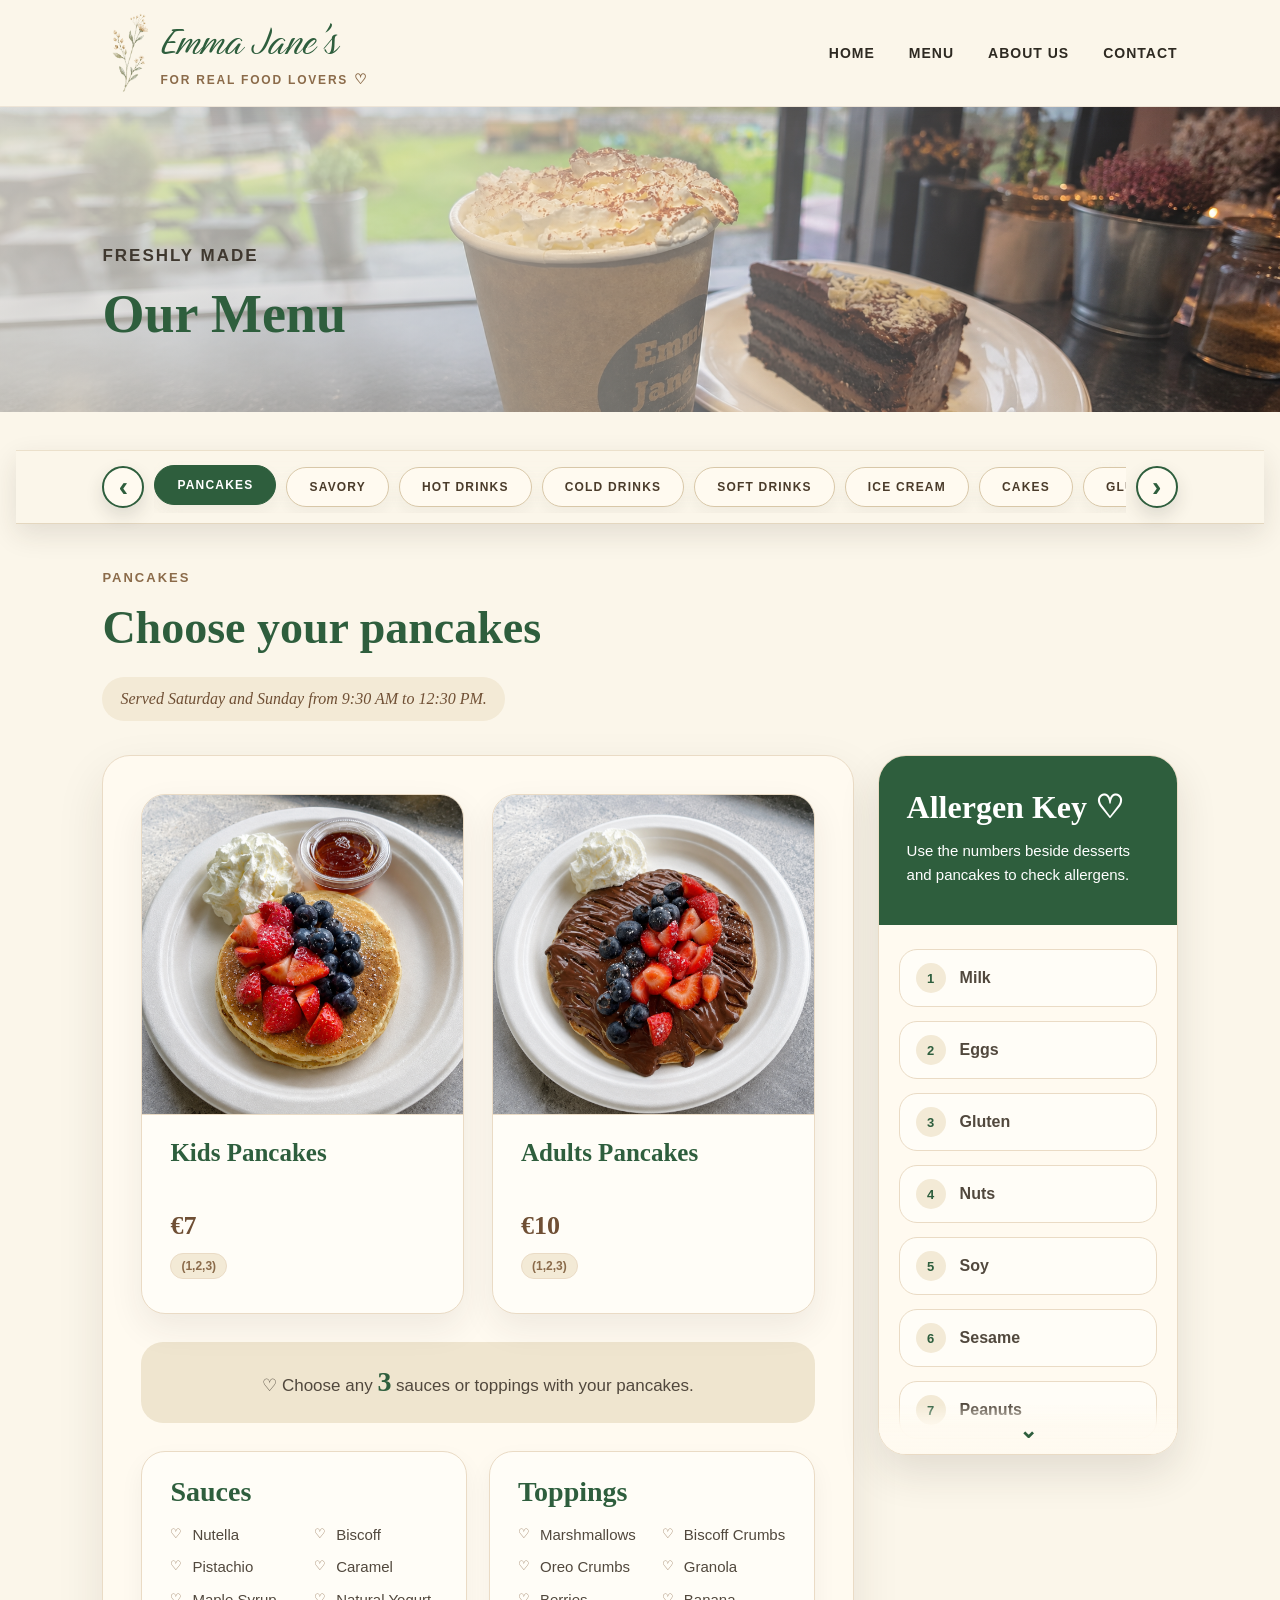
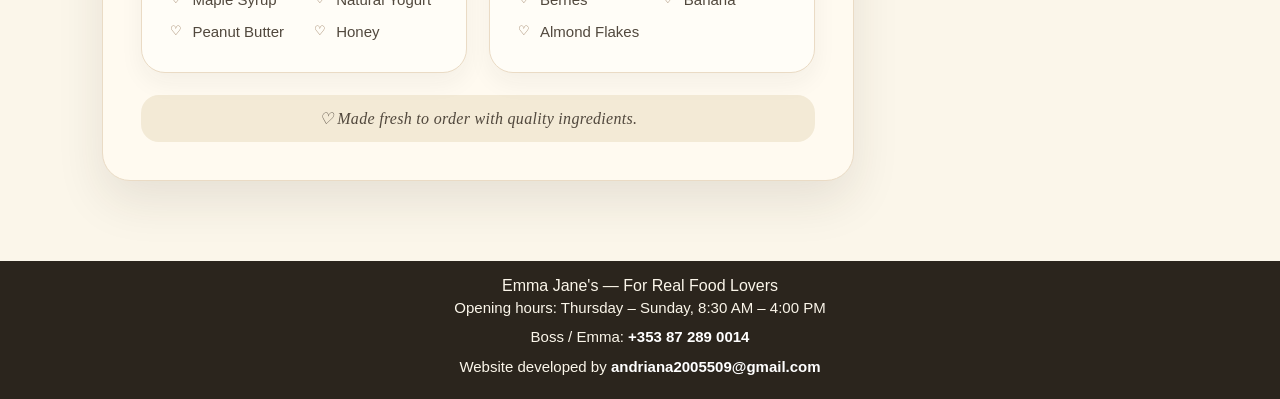
==== commit ca9bd72b: "Add SEO meta tags" ====
--- a/pages/menu.html
+++ b/pages/menu.html
@@ -3,7 +3,9 @@
 <head>
     <meta charset="UTF-8">
     <meta name="viewport" content="width=device-width, initial-scale=1.0">
-    <title>Menu | Emma Jane's</title>
+    
+    <title>Emma Jane's Coffee Hut Menu | Coffee, Toasties & Cakes</title>
+    <meta name="description" content="Browse Emma Jane's Coffee Hut menu: pancakes, savory toasties, hot drinks, cold drinks, cakes, scones, vegan and gluten free options.">
 
     <link rel="stylesheet" href="../assets/css/style.css">
     <link rel="stylesheet" href="../assets/css/menu.css">
--- a/assets/css/menu.css
+++ b/assets/css/menu.css
@@ -1006,7 +1006,7 @@
     }
 }
 
-@media (max-width: 700px) {
+@media (max-width: 800px) {
     .header {
         position: sticky;
         top: 0;
@@ -1390,64 +1390,7 @@
         display: grid;
         gap: 12px;
     }
-/* 1. Sausage Roll */
-.menu-panel[data-category="savory"] .modern-menu-card:nth-child(1) .modern-menu-photo img {
-    object-position: 50% 60%;
-    transform: scale(1);
-}
-/* 2. Chicken Caesar Wrap */
-.menu-panel[data-category="savory"] .modern-menu-card:nth-child(2) .modern-menu-photo img {
-    object-position: 50% 50%;
-    transform: scale(1);
-}
-
-/* 3. Smoked Salmon Toast */
-.menu-panel[data-category="savory"] .modern-menu-card:nth-child(3) .modern-menu-photo img {
-    object-position: 50% 50%;
-    transform: scale(1);
-}
-
-/* 4. Grilled Cheese Toastie */
-.menu-panel[data-category="savory"] .modern-menu-card:nth-child(4) .modern-menu-photo img {
-    object-position: 50% 85%;
-    transform: scale(1);
-}
-
-/* 5. Ham & Cheese Toastie */
-.menu-panel[data-category="savory"] .modern-menu-card:nth-child(5) .modern-menu-photo img {
-    object-position: 50% 60%;
-    transform: scale(1);
-}
-
-/* 6. Garlic Chicken Toastie */
-.menu-panel[data-category="savory"] .modern-menu-card:nth-child(6) .modern-menu-photo img {
-    object-position: 60% 85%;
-    transform: scale(1);
-}
-
-/* 7. Roast Turkey Toastie */
-.menu-panel[data-category="savory"] .modern-menu-card:nth-child(7) .modern-menu-photo img {
-    object-position: 10% 80%;
-    transform: scale(1);
-}
-
-/* 8. BBQ Beef Toastie */
-.menu-panel[data-category="savory"] .modern-menu-card:nth-child(8) .modern-menu-photo img {
-    object-position: 50% 80%;
-    transform: scale(1);
-}
-
-/* 9. Goats Cheese Toastie */
-.menu-panel[data-category="savory"] .modern-menu-card:nth-child(9) .modern-menu-photo img {
-    object-position: 50% 50%;
-    transform: scale(1);
-}
-
-/* 10. Curried Chickpea Toastie */
-.menu-panel[data-category="savory"] .modern-menu-card:nth-child(10) .modern-menu-photo img {
-    object-position: 50% 70%;
-    transform: scale(1);
-}
+
     .mobile-allergen-list div {
         display: flex;
         align-items: center;
@@ -1501,125 +1444,7 @@
 
 /* =========================================================
    Sticky category tabs + desktop scroll arrows
-   Only this block was added/changed for category scrolling.
-========================================================= */
-
-/* Wrapper for tabs and arrows */
-.menu-tabs-area {
-    position: sticky;
-    top: 78px;
-    z-index: 950;
-    display: flex;
-    align-items: center;
-    gap: 12px;
-    margin-bottom: 46px;
-    padding: 12px 8%;
-    background: rgba(251, 246, 234, 0.96);
-    backdrop-filter: blur(12px);
-    border-bottom: 1px solid rgba(216, 199, 168, 0.35);
-}
-
-/* Make category row sticky on every screen size */
-.menu-tabs {
-    position: sticky !important;
-    top: 78px;
-    z-index: 950;
-    flex: 1;
-    display: flex;
-    flex-wrap: nowrap;
-    justify-content: flex-start;
-    gap: 14px;
-    margin: 0;
-    padding: 8px 0;
-    overflow-x: auto;
-    overflow-y: hidden;
-    scroll-behavior: smooth;
-    -webkit-overflow-scrolling: touch;
-    background: transparent;
-    border-bottom: none;
-    scrollbar-width: none;
-}
-
-.menu-tabs::-webkit-scrollbar {
-    display: none;
-}
-
-/* Desktop arrows */
-.menu-scroll-btn {
-    width: 42px;
-    height: 42px;
-    flex: 0 0 42px;
-    display: flex;
-    align-items: center;
-    justify-content: center;
-    border: 1px solid #d8c7a8;
-    border-radius: 50%;
-    background: #fffaf0;
-    color: #2e5e3d;
-    font-size: 26px;
-    font-weight: 800;
-    line-height: 1;
-    cursor: pointer;
-    box-shadow: 0 8px 18px rgba(46, 42, 34, 0.08);
-    transition: 0.25s ease;
-}
-
-.menu-scroll-btn:hover {
-    background: #2e5e3d;
-    color: #ffffff;
-    border-color: #2e5e3d;
-    transform: translateY(-1px);
-}
-
-/* Hide arrows on smaller screens, but keep categories sticky */
-@media (max-width: 900px) {
-    .menu-tabs-area {
-        top: 68px;
-        gap: 0;
-        padding: 10px 5%;
-        margin-bottom: 30px;
-    }
-
-    .menu-tabs {
-        position: sticky !important;
-        top: 68px;
-        justify-content: flex-start;
-        gap: 10px;
-        margin: 0;
-        padding: 8px 0 10px;
-    }
-
-    .menu-scroll-btn {
-        display: none;
-    }
-}
-
-@media (max-width: 700px) {
-    .menu-tabs-area {
-        top: 64px;
-        padding: 8px 2%;
-    }
-
-    .menu-tabs {
-        position: sticky !important;
-        top: 64px;
-    }
-}
-
-@media (max-width: 600px) {
-    .menu-tabs-area {
-        top: 64px;
-        padding-left: 2%;
-        padding-right: 2%;
-    }
-
-    .menu-tabs {
-        position: sticky !important;
-        top: 64px;
-    }
-}
-/* =========================================================
-   Sticky category tabs + desktop scroll arrows
+   Final clean version
 ========================================================= */
 
 .menu-tabs-area {
@@ -1697,6 +1522,7 @@
     transform: translateY(-1px);
 }
 
+/* Smaller desktop */
 @media (max-width: 1200px) {
     .menu-tab {
         padding: 11px 18px;
@@ -1705,6 +1531,7 @@
     }
 }
 
+/* Tablet */
 @media (max-width: 900px) {
     .menu-tabs-area {
         top: 74px;
@@ -1730,7 +1557,8 @@
     }
 }
 
-@media (max-width: 700px) {
+/* Mobile */
+@media (max-width: 800px) {
     .menu-tabs-area {
         top: 66px;
         margin: 0 -2% 28px;
@@ -1743,6 +1571,7 @@
     }
 }
 
+/* Small mobile */
 @media (max-width: 600px) {
     .menu-tabs-area {
         position: sticky;
@@ -1754,4 +1583,427 @@
         position: relative !important;
         top: auto !important;
     }
- }+}
+
+/* =========================================================
+   Savory photos — desktop settings
+========================================================= */
+
+/* 1. Sausage Roll */
+.menu-panel[data-category="savory"] .modern-menu-card:nth-child(1) .modern-menu-photo img {
+    object-position: 50% 60%;
+    transform: scale(1);
+}
+
+/* 2. Chicken Caesar Wrap */
+.menu-panel[data-category="savory"] .modern-menu-card:nth-child(2) .modern-menu-photo img {
+    object-position: 50% 50%;
+    transform: scale(1);
+}
+
+/* 3. Smoked Salmon Toast */
+.menu-panel[data-category="savory"] .modern-menu-card:nth-child(3) .modern-menu-photo img {
+    object-position: 50% 50%;
+    transform: scale(1);
+}
+
+/* 4. Grilled Cheese Toastie */
+.menu-panel[data-category="savory"] .modern-menu-card:nth-child(4) .modern-menu-photo img {
+    object-position: 50% 85%;
+    transform: scale(1);
+}
+
+/* 5. Ham & Cheese Toastie */
+.menu-panel[data-category="savory"] .modern-menu-card:nth-child(5) .modern-menu-photo img {
+    object-position: 50% 60%;
+    transform: scale(1);
+}
+
+/* 6. Garlic Chicken Toastie */
+.menu-panel[data-category="savory"] .modern-menu-card:nth-child(6) .modern-menu-photo img {
+    object-position: 60% 85%;
+    transform: scale(1);
+}
+
+/* 7. Roast Turkey Toastie */
+.menu-panel[data-category="savory"] .modern-menu-card:nth-child(7) .modern-menu-photo img {
+    object-position: 10% 90%;
+    transform: scale(1);
+}
+
+/* 8. BBQ Beef Toastie */
+.menu-panel[data-category="savory"] .modern-menu-card:nth-child(8) .modern-menu-photo img {
+    object-position: 50% 90%;
+    transform: scale(1);
+}
+
+/* 9. Goats Cheese Toastie */
+.menu-panel[data-category="savory"] .modern-menu-card:nth-child(9) .modern-menu-photo img {
+    object-position: 50% 80%;
+    transform: scale(1);
+}
+
+/* 10. Curried Chickpea Toastie */
+.menu-panel[data-category="savory"] .modern-menu-card:nth-child(10) .modern-menu-photo img {
+    object-position: 50% 70%;
+    transform: scale(1);
+}
+
+/* =========================================================
+   Savory photos — tablet settings
+========================================================= */
+
+@media (max-width: 900px) {
+    .menu-panel[data-category="savory"] .modern-menu-card:nth-child(1) .modern-menu-photo img {
+        object-position: 50% 58%;
+        transform: scale(1);
+    }
+
+    .menu-panel[data-category="savory"] .modern-menu-card:nth-child(2) .modern-menu-photo img {
+        object-position: 50% 50%;
+        transform: scale(1);
+    }
+
+    .menu-panel[data-category="savory"] .modern-menu-card:nth-child(3) .modern-menu-photo img {
+        object-position: 50% 50%;
+        transform: scale(1);
+    }
+
+    .menu-panel[data-category="savory"] .modern-menu-card:nth-child(4) .modern-menu-photo img {
+        object-position: 50% 82%;
+        transform: scale(1);
+    }
+
+    .menu-panel[data-category="savory"] .modern-menu-card:nth-child(5) .modern-menu-photo img {
+        object-position: 50% 58%;
+        transform: scale(1);
+    }
+
+    .menu-panel[data-category="savory"] .modern-menu-card:nth-child(6) .modern-menu-photo img {
+        object-position: 60% 82%;
+        transform: scale(1);
+    }
+
+    .menu-panel[data-category="savory"] .modern-menu-card:nth-child(7) .modern-menu-photo img {
+        object-position: 10% 78%;
+        transform: scale(1);
+    }
+
+    .menu-panel[data-category="savory"] .modern-menu-card:nth-child(8) .modern-menu-photo img {
+        object-position: 50% 78%;
+        transform: scale(1);
+    }
+
+    .menu-panel[data-category="savory"] .modern-menu-card:nth-child(9) .modern-menu-photo img {
+        object-position: 50% 78%;
+        transform: scale(1);
+    }
+
+    .menu-panel[data-category="savory"] .modern-menu-card:nth-child(10) .modern-menu-photo img {
+        object-position: 50% 68%;
+        transform: scale(1);
+    }
+}
+
+/* =========================================================
+   Savory photos — mobile settings
+========================================================= */
+
+@media (max-width: 600px) {
+    .menu-panel[data-category="savory"] .modern-menu-card:nth-child(1) .modern-menu-photo img {
+        object-position: 50% 60%;
+        transform: scale(1);
+    }
+
+    .menu-panel[data-category="savory"] .modern-menu-card:nth-child(2) .modern-menu-photo img {
+        object-position: 50% 50%;
+        transform: scale(1);
+    }
+
+    .menu-panel[data-category="savory"] .modern-menu-card:nth-child(3) .modern-menu-photo img {
+        object-position: 50% 50%;
+        transform: scale(1);
+    }
+
+    .menu-panel[data-category="savory"] .modern-menu-card:nth-child(4) .modern-menu-photo img {
+        object-position: 50% 85%;
+        transform: scale(1);
+    }
+
+    .menu-panel[data-category="savory"] .modern-menu-card:nth-child(5) .modern-menu-photo img {
+        object-position: 50% 60%;
+        transform: scale(1);
+    }
+
+    .menu-panel[data-category="savory"] .modern-menu-card:nth-child(6) .modern-menu-photo img {
+        object-position: 60% 85%;
+        transform: scale(1);
+    }
+
+    .menu-panel[data-category="savory"] .modern-menu-card:nth-child(7) .modern-menu-photo img {
+        object-position: 10% 90%;
+        transform: scale(1);
+    }
+
+    .menu-panel[data-category="savory"] .modern-menu-card:nth-child(8) .modern-menu-photo img {
+        object-position: 50% 90%;
+        transform: scale(1);
+    }
+
+    .menu-panel[data-category="savory"] .modern-menu-card:nth-child(9) .modern-menu-photo img {
+        object-position: 50% 80%;
+        transform: scale(1);
+    }
+
+    .menu-panel[data-category="savory"] .modern-menu-card:nth-child(10) .modern-menu-photo img {
+        object-position: 50% 70%;
+        transform: scale(1);
+    }
+}
+/* =========================================================
+   Fix menu cards overlap on medium desktop only
+   Does not affect tablet or mobile.
+========================================================= */
+
+@media (min-width: 1101px) and (max-width: 1350px) {
+    .modern-menu-grid,
+    .scones-list {
+        grid-template-columns: repeat(2, minmax(0, 1fr));
+    }
+
+    .menu-content-layout {
+        grid-template-columns: minmax(0, 1fr) 300px;
+        gap: 24px;
+    }
+
+    .modern-menu-title-row h3 {
+        font-size: 25px;
+    }
+
+    .modern-menu-title-row strong {
+        font-size: 26px;
+    }
+
+    .featured-menu-tags {
+        position: static;
+        margin-top: 12px;
+        justify-content: flex-start;
+    }
+}
+/* =========================================================
+   Tablet: keep category row fixed at same height
+   and use allergen button like mobile
+========================================================= */
+
+@media (min-width: 601px) and (max-width: 1100px) {
+    .menu-tabs-area {
+        position: sticky;
+        top: 100px;
+        z-index: 999;
+    }
+
+    .menu-tabs {
+        position: relative !important;
+        top: auto !important;
+    }
+
+    .allergen-key {
+        display: none;
+    }
+
+    .mobile-allergen-btn {
+        position: fixed;
+        right: 22px;
+        bottom: 22px;
+        z-index: 999;
+        display: block;
+        padding: 14px 22px;
+        border: none;
+        border-radius: 999px;
+        background: #2e5e3d;
+        color: #ffffff;
+        font-size: 15px;
+        font-weight: 800;
+        box-shadow: 0 12px 28px rgba(46, 42, 34, 0.25);
+        cursor: pointer;
+    }
+
+    .mobile-allergen-btn.hidden {
+        display: none;
+    }
+
+    .mobile-allergen-modal {
+        position: fixed;
+        inset: 0;
+        z-index: 1000;
+        display: flex;
+        align-items: flex-end;
+        justify-content: center;
+        background: rgba(34, 30, 25, 0.35);
+        backdrop-filter: blur(6px);
+    }
+
+    .mobile-allergen-modal.hidden {
+        display: none;
+    }
+
+    .mobile-allergen-card {
+        width: min(620px, 100%);
+        max-height: 78vh;
+        overflow-y: auto;
+        padding: 30px 28px 34px;
+        border-radius: 28px 28px 0 0;
+        background: #fffaf0;
+        border: 1px solid #eadbc5;
+        box-shadow: 0 -18px 50px rgba(46, 42, 34, 0.22);
+        position: relative;
+    }
+
+    .mobile-allergen-close {
+        position: absolute;
+        top: 16px;
+        right: 18px;
+        width: 38px;
+        height: 38px;
+        border: none;
+        border-radius: 50%;
+        background: #f3ead6;
+        color: #2e5e3d;
+        font-size: 28px;
+        cursor: pointer;
+    }
+
+    .mobile-allergen-card h3 {
+        font-family: Georgia, serif;
+        font-size: 34px;
+        color: #2e5e3d;
+        margin-bottom: 12px;
+    }
+
+    .mobile-allergen-card p {
+        font-size: 15px;
+        line-height: 1.6;
+        color: #51483d;
+        margin-bottom: 20px;
+    }
+
+    .mobile-allergen-list {
+        display: grid;
+        gap: 12px;
+    }
+
+    .mobile-allergen-list div {
+        display: flex;
+        align-items: center;
+        gap: 10px;
+        padding: 12px 16px;
+        border-radius: 18px;
+        border: 1px solid #eadbc5;
+        background: #fbf6ea;
+        font-size: 16px;
+        font-weight: 700;
+        color: #51483d;
+    }
+
+    .mobile-allergen-list span {
+        width: 32px;
+        height: 32px;
+        border-radius: 50%;
+        background: #f3ead6;
+        color: #2e5e3d;
+        display: flex;
+        align-items: center;
+        justify-content: center;
+        font-weight: 800;
+    }
+}
+/* =========================================================
+   Final burger fix from 800px
+========================================================= */
+
+@media (max-width: 800px) {
+    .navbar {
+        position: relative;
+        z-index: 1002;
+    }
+
+    .hamburger-btn {
+        display: block !important;
+        position: relative;
+        z-index: 1003;
+        border: none;
+        background: transparent;
+        color: #2e5e3d;
+        font-size: 30px;
+        font-weight: 800;
+        cursor: pointer;
+        line-height: 1;
+    }
+
+    .nav-links {
+        display: none !important;
+        position: absolute;
+        top: 100%;
+        left: 5%;
+        right: 5%;
+        flex-direction: column;
+        align-items: center;
+        gap: 16px;
+        padding: 22px;
+        background: #fbf6ea;
+        border: 1px solid #eadbc5;
+        border-radius: 0 0 24px 24px;
+        box-shadow: 0 18px 35px rgba(46, 42, 34, 0.16);
+        z-index: 1002;
+    }
+
+    .nav-links.show {
+        display: flex !important;
+    }
+}
+
+@media (min-width: 801px) {
+    .hamburger-btn {
+        display: none !important;
+    }
+
+    .nav-links {
+        display: flex !important;
+        position: static;
+        flex-direction: row;
+        background: transparent;
+        border: none;
+        box-shadow: none;
+        padding: 0;
+    }
+}
+/* =========================================================
+   Product modal center fix
+========================================================= */
+
+.product-modal {
+    display: flex;
+    align-items: center;
+    justify-content: center;
+    padding: 24px;
+}
+
+.product-modal.hidden {
+    display: none !important;
+}
+
+.product-modal-card {
+    margin: 0;
+}
+/* =========================================================
+   Fix category bar under header on tablet/burger width
+========================================================= */
+
+
+
+@media (min-width: 701px) and (max-width: 801px) {
+    .menu-tabs-area {
+        top: 130px !important;
+        z-index: 900;
+    }
+}
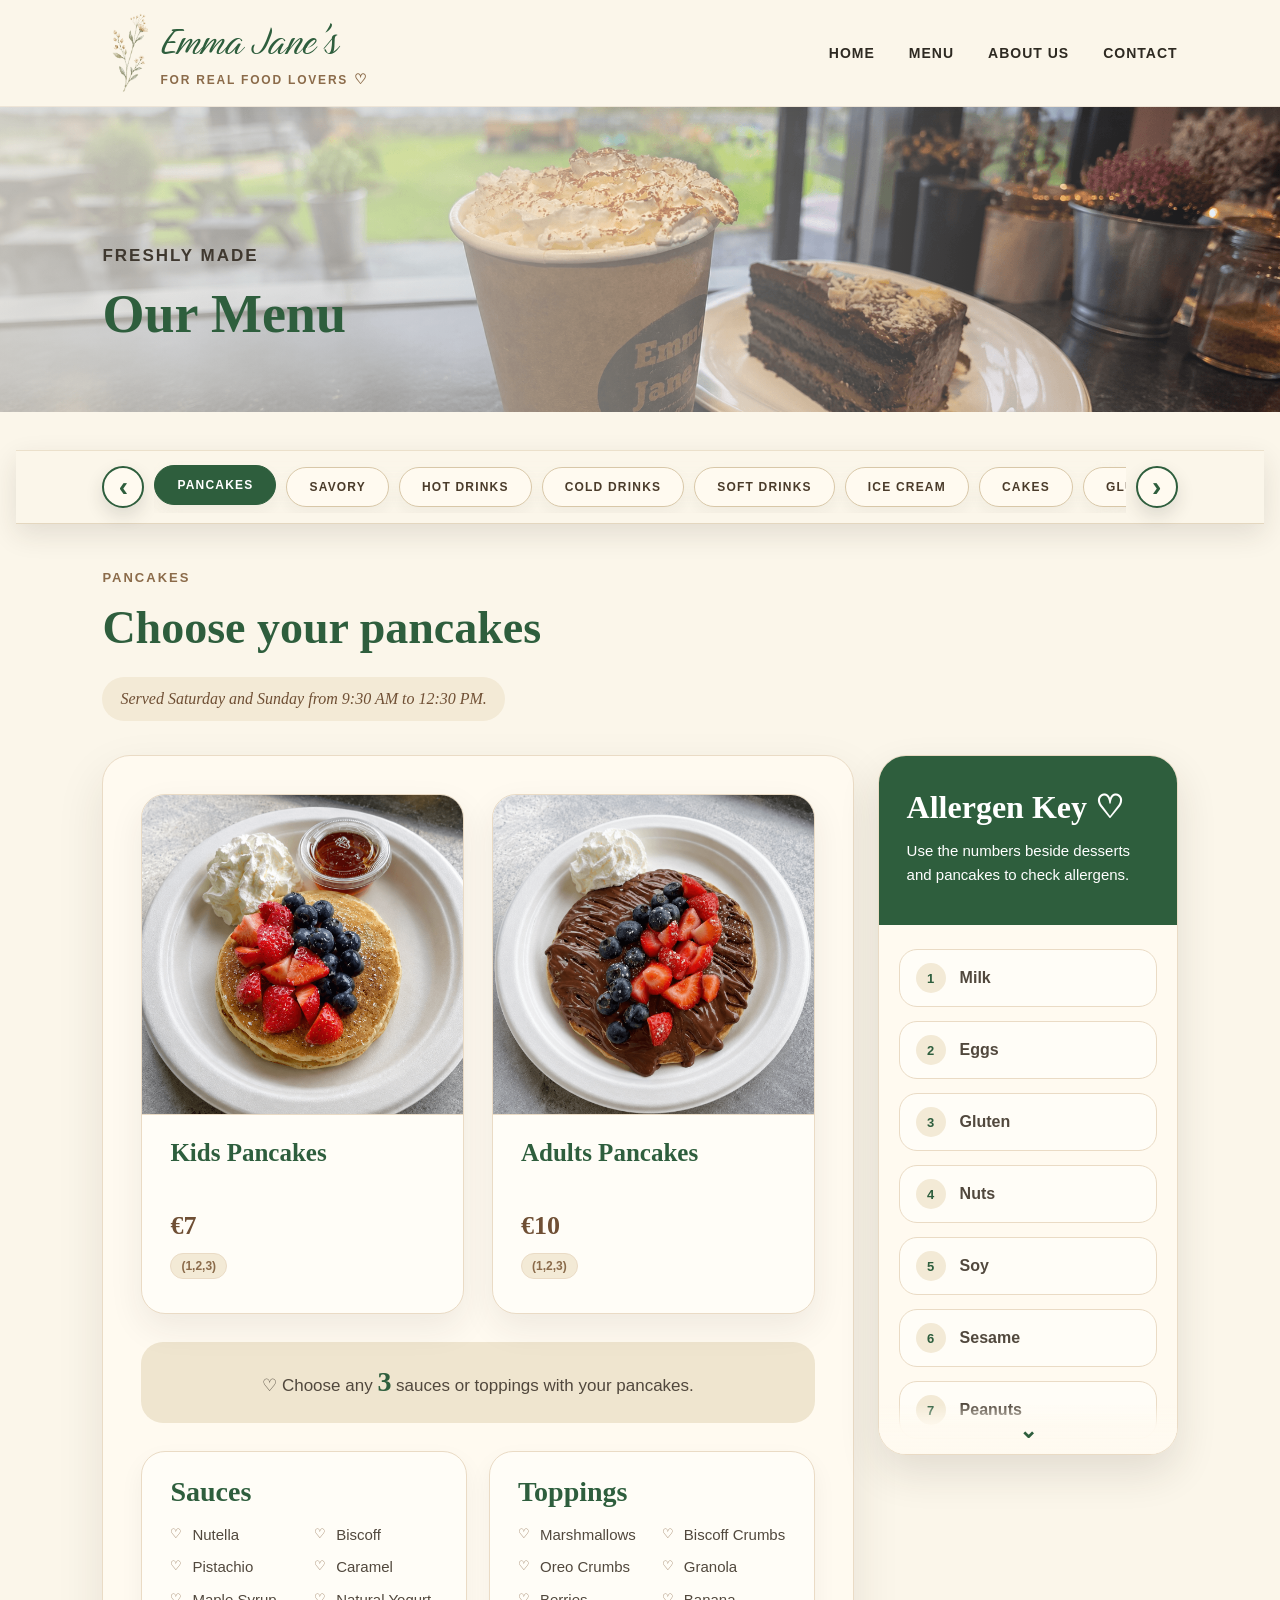
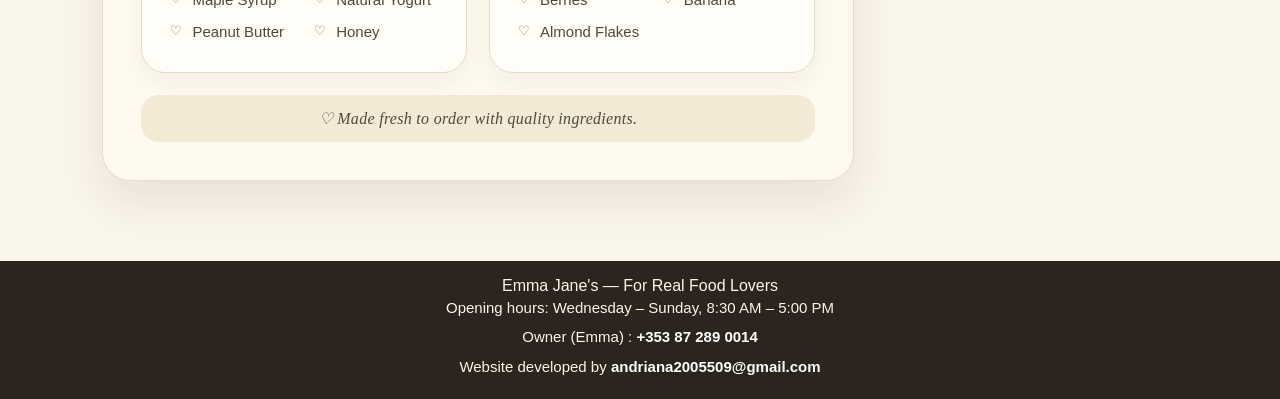
==== commit ba7180ef: "Описание изменений" ====
--- a/pages/menu.html
+++ b/pages/menu.html
@@ -3,10 +3,23 @@
 <head>
     <meta charset="UTF-8">
     <meta name="viewport" content="width=device-width, initial-scale=1.0">
-    
+<link rel="icon" type="image/png" sizes="32x32"
+href="https://andr-v-baz.github.io/emma-janes-cafe-menu/favicon.png">
+
+<link rel="shortcut icon"
+href="https://andr-v-baz.github.io/emma-janes-cafe-menu/favico.png">
+
+<link rel="apple-touch-icon" sizes="180x180"
+href="https://andr-v-baz.github.io/emma-janes-cafe-menu/favicon.png">
     <title>Emma Jane's Coffee Hut Menu | Coffee, Toasties & Cakes</title>
     <meta name="description" content="Browse Emma Jane's Coffee Hut menu: pancakes, savory toasties, hot drinks, cold drinks, cakes, scones, vegan and gluten free options.">
-
+<meta property="og:title"
+content="Emma Jane's Coffee Hut Menu">
+<meta property="og:url" content="https://andr-v-baz.github.io/emma-janes-cafe-menu/pages/menu.html">
+<meta property="og:description"
+content="Coffee, pancakes, toasties & sweet treats.">
+    <meta property="og:image"
+content="https://andr-v-baz.github.io/emma-janes-cafe-menu/favicon.png">
     <link rel="stylesheet" href="../assets/css/style.css">
     <link rel="stylesheet" href="../assets/css/menu.css">
 </head>
@@ -93,11 +106,11 @@
     <p>Emma Jane's — For Real Food Lovers</p>
 
     <p class="footer-contact">
-        Opening hours: Thursday – Sunday, 8:30 AM – 4:00 PM
+        Opening hours: Wednesday – Sunday, 8:30 AM – 5:00 PM
     </p>
 
     <p class="footer-contact">
-        Boss / Emma:
+      Owner (Emma) :
         <a href="tel:+353872890014">+353 87 289 0014</a>
     </p>
 
--- a/assets/css/style.css
+++ b/assets/css/style.css
@@ -225,7 +225,7 @@
 
 /* Mobile common */
 
-@media (max-width: 700px) {
+@media (max-width: 800px) {
     .header {
         position: sticky;
         top: 0;
--- a/assets/css/menu.css
+++ b/assets/css/menu.css
@@ -32,7 +32,9 @@
 .mobile-allergen-modal {
     display: none;
 }
-
+#menuTop {
+    scroll-margin-top: 100px;
+}
 .menu-hero {
     min-height: 280px;
     padding: 135px 8% 55px;
@@ -1609,25 +1611,25 @@
 
 /* 4. Grilled Cheese Toastie */
 .menu-panel[data-category="savory"] .modern-menu-card:nth-child(4) .modern-menu-photo img {
-    object-position: 50% 85%;
+    object-position: 50% 65%;
     transform: scale(1);
 }
 
 /* 5. Ham & Cheese Toastie */
 .menu-panel[data-category="savory"] .modern-menu-card:nth-child(5) .modern-menu-photo img {
-    object-position: 50% 60%;
+    object-position: 50% 90%;
     transform: scale(1);
 }
 
 /* 6. Garlic Chicken Toastie */
 .menu-panel[data-category="savory"] .modern-menu-card:nth-child(6) .modern-menu-photo img {
-    object-position: 60% 85%;
+    object-position: 60% 75%;
     transform: scale(1);
 }
 
 /* 7. Roast Turkey Toastie */
 .menu-panel[data-category="savory"] .modern-menu-card:nth-child(7) .modern-menu-photo img {
-    object-position: 10% 90%;
+    object-position: 10% 95%;
     transform: scale(1);
 }
 
@@ -1639,7 +1641,7 @@
 
 /* 9. Goats Cheese Toastie */
 .menu-panel[data-category="savory"] .modern-menu-card:nth-child(9) .modern-menu-photo img {
-    object-position: 50% 80%;
+    object-position: 50% 90%;
     transform: scale(1);
 }
 
@@ -1648,6 +1650,10 @@
     object-position: 50% 70%;
     transform: scale(1);
 }
+ .menu-panel[data-category="savory"] .modern-menu-card:nth-child(11) .modern-menu-photo img {
+        object-position: 50% 68%;
+        transform: scale(1);
+    }
 
 /* =========================================================
    Savory photos — tablet settings
@@ -1655,12 +1661,12 @@
 
 @media (max-width: 900px) {
     .menu-panel[data-category="savory"] .modern-menu-card:nth-child(1) .modern-menu-photo img {
-        object-position: 50% 58%;
+        object-position: 50% 60%;
         transform: scale(1);
     }
 
     .menu-panel[data-category="savory"] .modern-menu-card:nth-child(2) .modern-menu-photo img {
-        object-position: 50% 50%;
+        object-position: 50% 40%;
         transform: scale(1);
     }
 
@@ -1670,12 +1676,12 @@
     }
 
     .menu-panel[data-category="savory"] .modern-menu-card:nth-child(4) .modern-menu-photo img {
-        object-position: 50% 82%;
+        object-position: 50% 52%;
         transform: scale(1);
     }
 
     .menu-panel[data-category="savory"] .modern-menu-card:nth-child(5) .modern-menu-photo img {
-        object-position: 50% 58%;
+        object-position: 50% 88%;
         transform: scale(1);
     }
 
@@ -1685,12 +1691,12 @@
     }
 
     .menu-panel[data-category="savory"] .modern-menu-card:nth-child(7) .modern-menu-photo img {
-        object-position: 10% 78%;
+        object-position: 10% 88%;
         transform: scale(1);
     }
 
     .menu-panel[data-category="savory"] .modern-menu-card:nth-child(8) .modern-menu-photo img {
-        object-position: 50% 78%;
+        object-position: 50% 88%;
         transform: scale(1);
     }
 
@@ -1700,6 +1706,10 @@
     }
 
     .menu-panel[data-category="savory"] .modern-menu-card:nth-child(10) .modern-menu-photo img {
+        object-position: 50% 68%;
+        transform: scale(1);
+    }
+     .menu-panel[data-category="savory"] .modern-menu-card:nth-child(11) .modern-menu-photo img {
         object-position: 50% 68%;
         transform: scale(1);
     }
@@ -1721,17 +1731,17 @@
     }
 
     .menu-panel[data-category="savory"] .modern-menu-card:nth-child(3) .modern-menu-photo img {
-        object-position: 50% 50%;
+        object-position: 50% 40%;
         transform: scale(1);
     }
 
     .menu-panel[data-category="savory"] .modern-menu-card:nth-child(4) .modern-menu-photo img {
-        object-position: 50% 85%;
+        object-position: 50% 55%;
         transform: scale(1);
     }
 
     .menu-panel[data-category="savory"] .modern-menu-card:nth-child(5) .modern-menu-photo img {
-        object-position: 50% 60%;
+        object-position: 50% 90%;
         transform: scale(1);
     }
 
@@ -1756,6 +1766,10 @@
     }
 
     .menu-panel[data-category="savory"] .modern-menu-card:nth-child(10) .modern-menu-photo img {
+        object-position: 50% 85%;
+        transform: scale(1);
+    }
+     .menu-panel[data-category="savory"] .modern-menu-card:nth-child(11) .modern-menu-photo img {
         object-position: 50% 70%;
         transform: scale(1);
     }
